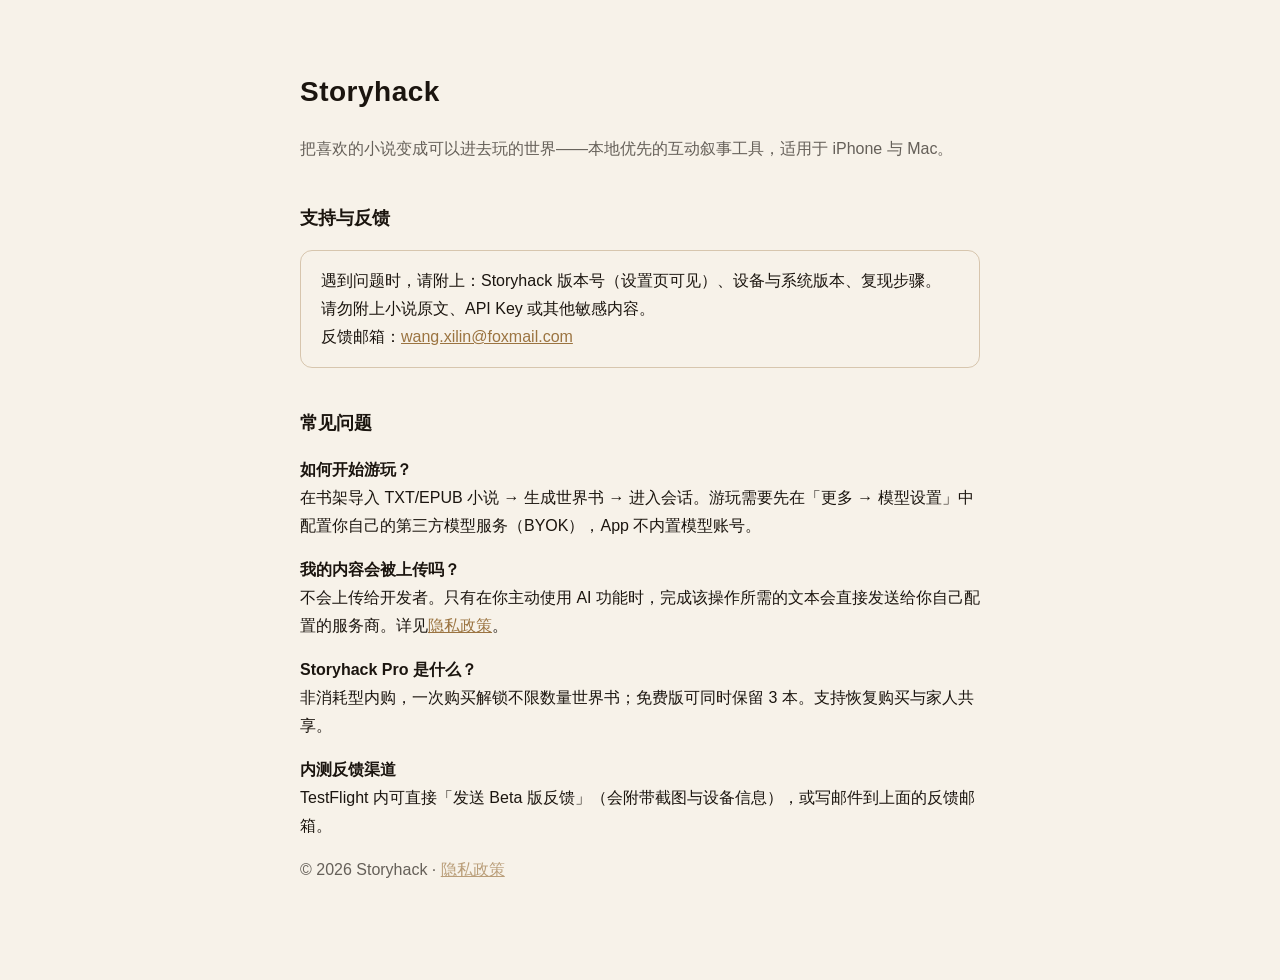
==== index.html @ 7073ac67 "Storyhack 支持页与隐私政策" ====
<!DOCTYPE html>
<html lang="zh-CN">
<head>
<meta charset="utf-8">
<meta name="viewport" content="width=device-width, initial-scale=1">
<title>Storyhack — 支持与帮助</title>
<style>
  :root { color-scheme: light dark; }
  body {
    font-family: -apple-system, "PingFang SC", "Noto Sans SC", sans-serif;
    max-width: 680px; margin: 0 auto; padding: 48px 24px 80px;
    line-height: 1.75; background: #f7f2e9; color: #1b150f;
  }
  @media (prefers-color-scheme: dark) {
    body { background: #12100e; color: #efe7d8; }
    a { color: #d8b173; }
  }
  a { color: #9b7441; }
  h1 { font-size: 28px; letter-spacing: .5px; }
  h2 { font-size: 18px; margin-top: 40px; }
  .muted { opacity: .66; }
  .card { border: 1px solid rgba(155,116,65,.35); border-radius: 12px; padding: 16px 20px; margin: 16px 0; }
</style>
</head>
<body>
<h1>Storyhack</h1>
<p class="muted">把喜欢的小说变成可以进去玩的世界——本地优先的互动叙事工具，适用于 iPhone 与 Mac。</p>

<h2>支持与反馈</h2>
<div class="card">
  遇到问题时，请附上：Storyhack 版本号（设置页可见）、设备与系统版本、复现步骤。
  请勿附上小说原文、API Key 或其他敏感内容。<br>
  反馈邮箱：<a href="mailto:wang.xilin@foxmail.com">wang.xilin@foxmail.com</a>
</div>

<h2>常见问题</h2>
<p><strong>如何开始游玩？</strong><br>
在书架导入 TXT/EPUB 小说 → 生成世界书 → 进入会话。游玩需要先在「更多 → 模型设置」中配置你自己的第三方模型服务（BYOK），App 不内置模型账号。</p>

<p><strong>我的内容会被上传吗？</strong><br>
不会上传给开发者。只有在你主动使用 AI 功能时，完成该操作所需的文本会直接发送给你自己配置的服务商。详见<a href="privacy.html">隐私政策</a>。</p>

<p><strong>Storyhack Pro 是什么？</strong><br>
非消耗型内购，一次购买解锁不限数量世界书；免费版可同时保留 3 本。支持恢复购买与家人共享。</p>

<p><strong>内测反馈渠道</strong><br>
TestFlight 内可直接「发送 Beta 版反馈」（会附带截图与设备信息），或写邮件到上面的反馈邮箱。</p>

<p class="muted">© 2026 Storyhack · <a href="privacy.html">隐私政策</a></p>
</body>
</html>
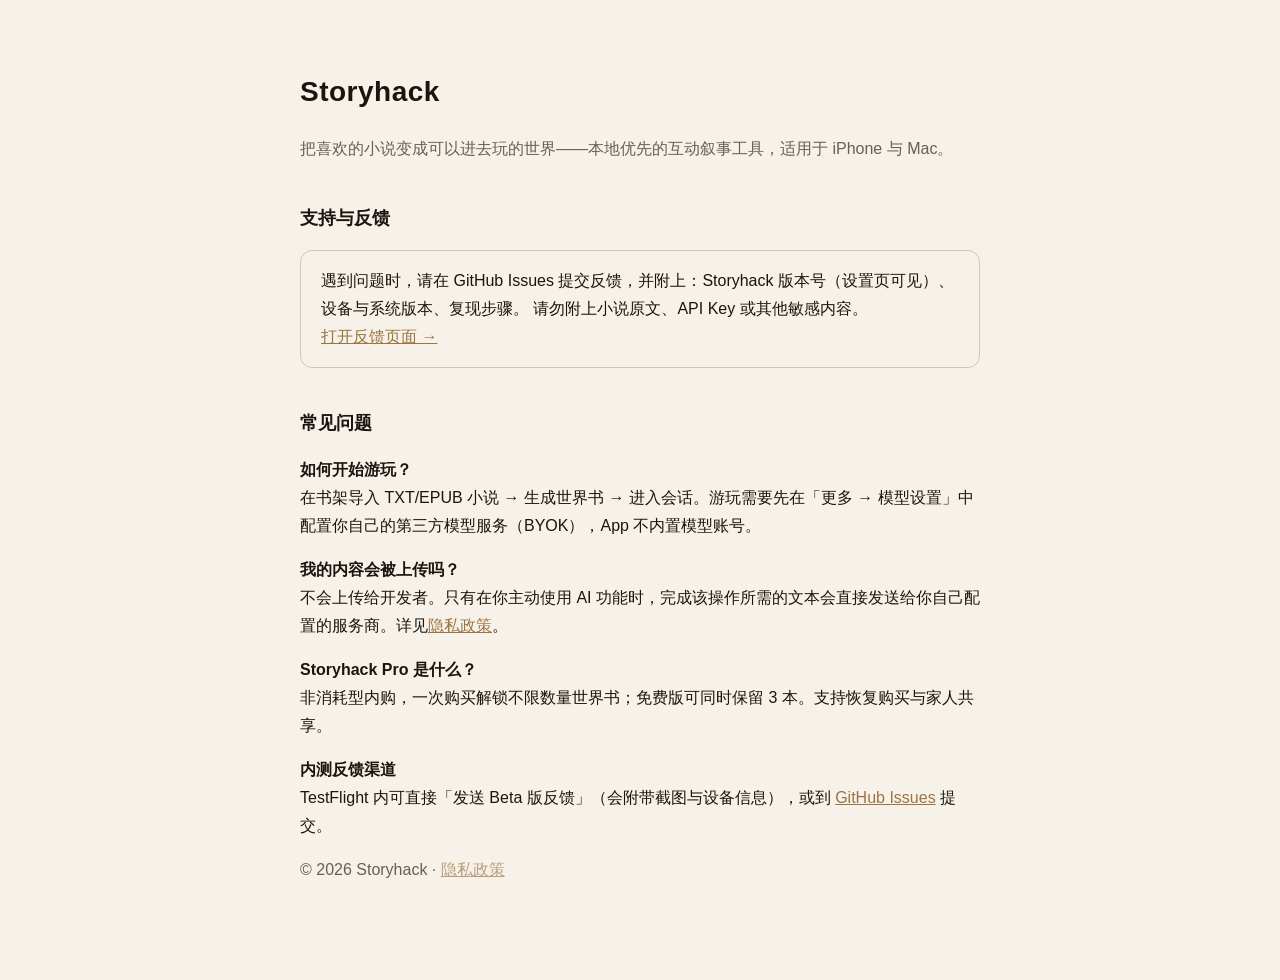
==== commit 8d43cfec: "反馈改为 GitHub Issues，移除邮箱露出" ====
--- a/index.html
+++ b/index.html
@@ -28,9 +28,9 @@
 
 <h2>支持与反馈</h2>
 <div class="card">
-  遇到问题时，请附上：Storyhack 版本号（设置页可见）、设备与系统版本、复现步骤。
+  遇到问题时，请在 GitHub Issues 提交反馈，并附上：Storyhack 版本号（设置页可见）、设备与系统版本、复现步骤。
   请勿附上小说原文、API Key 或其他敏感内容。<br>
-  反馈邮箱：<a href="mailto:wang.xilin@foxmail.com">wang.xilin@foxmail.com</a>
+  <a href="https://github.com/Doubixilin/storyhack-support/issues">打开反馈页面 →</a>
 </div>
 
 <h2>常见问题</h2>
@@ -44,7 +44,7 @@
 非消耗型内购，一次购买解锁不限数量世界书；免费版可同时保留 3 本。支持恢复购买与家人共享。</p>
 
 <p><strong>内测反馈渠道</strong><br>
-TestFlight 内可直接「发送 Beta 版反馈」（会附带截图与设备信息），或写邮件到上面的反馈邮箱。</p>
+TestFlight 内可直接「发送 Beta 版反馈」（会附带截图与设备信息），或到 <a href="https://github.com/Doubixilin/storyhack-support/issues">GitHub Issues</a> 提交。</p>
 
 <p class="muted">© 2026 Storyhack · <a href="privacy.html">隐私政策</a></p>
 </body>
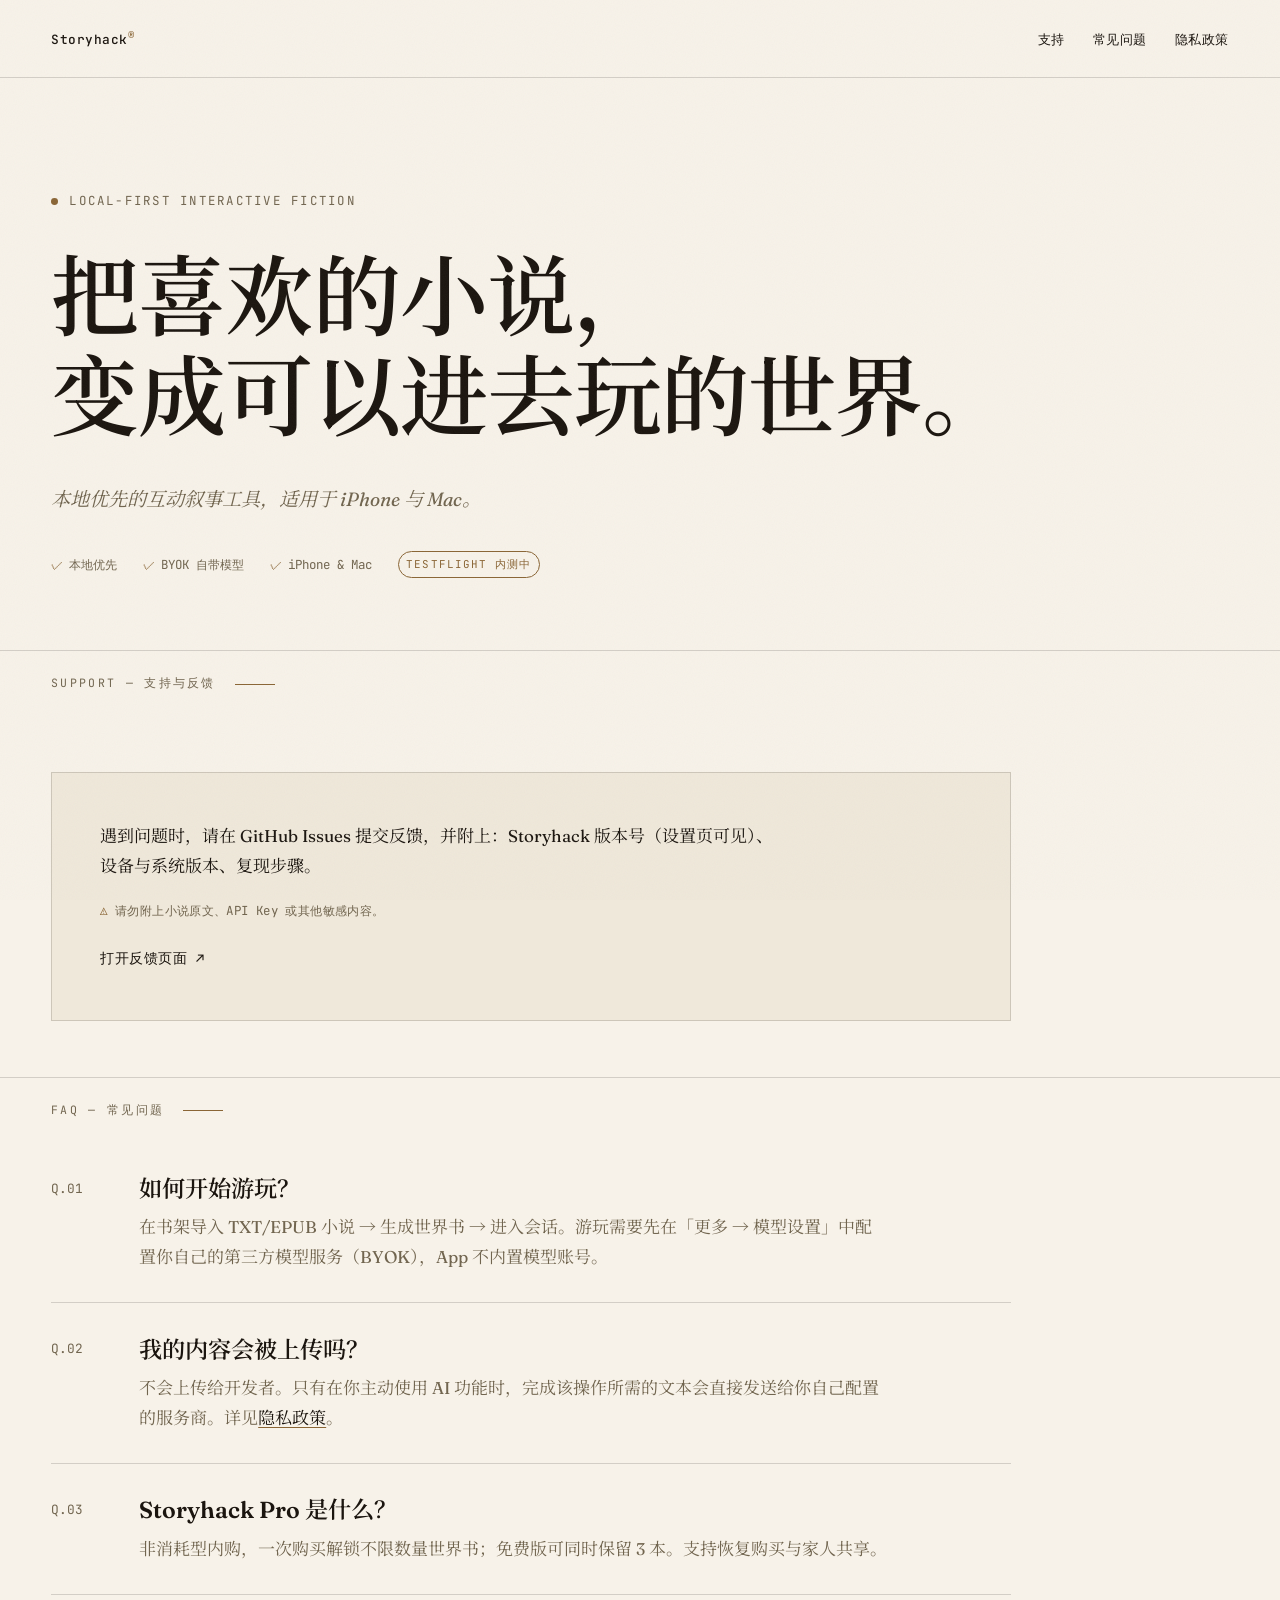
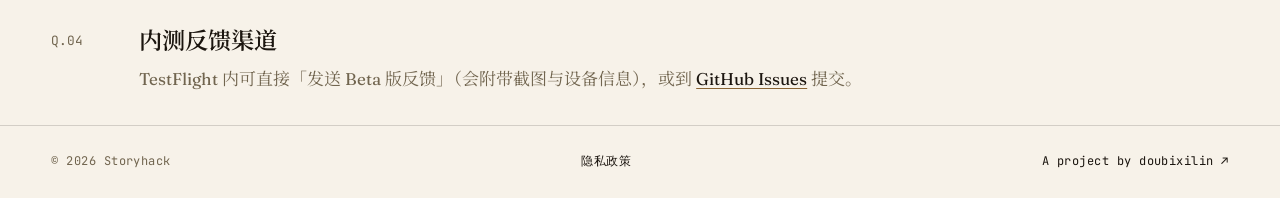
==== commit 4c5c3b12: "Redesign with shared design system: editorial typography, bronze accent Paper + ink + hairlines, sam" ====
--- a/index.html
+++ b/index.html
@@ -3,49 +3,100 @@
 <head>
 <meta charset="utf-8">
 <meta name="viewport" content="width=device-width, initial-scale=1">
-<title>Storyhack — 支持与帮助</title>
-<style>
-  :root { color-scheme: light dark; }
-  body {
-    font-family: -apple-system, "PingFang SC", "Noto Sans SC", sans-serif;
-    max-width: 680px; margin: 0 auto; padding: 48px 24px 80px;
-    line-height: 1.75; background: #f7f2e9; color: #1b150f;
-  }
-  @media (prefers-color-scheme: dark) {
-    body { background: #12100e; color: #efe7d8; }
-    a { color: #d8b173; }
-  }
-  a { color: #9b7441; }
-  h1 { font-size: 28px; letter-spacing: .5px; }
-  h2 { font-size: 18px; margin-top: 40px; }
-  .muted { opacity: .66; }
-  .card { border: 1px solid rgba(155,116,65,.35); border-radius: 12px; padding: 16px 20px; margin: 16px 0; }
-</style>
+<title>Storyhack — 把小说变成可以进去玩的世界</title>
+<meta name="description" content="Storyhack（世界书）：本地优先的互动叙事工具，适用于 iPhone 与 Mac。支持与帮助。">
+<script>document.documentElement.classList.add('js')</script>
+<link rel="preconnect" href="https://fonts.googleapis.com">
+<link rel="preconnect" href="https://fonts.gstatic.com" crossorigin>
+<link href="https://fonts.googleapis.com/css2?family=Fraunces:ital,opsz,wght@0,9..144,300..900;1,9..144,300..900&family=JetBrains+Mono:wght@400;500&family=Noto+Serif+SC:wght@400;600;900&display=swap" rel="stylesheet">
+<link rel="stylesheet" href="assets/style.css">
 </head>
 <body>
-<h1>Storyhack</h1>
-<p class="muted">把喜欢的小说变成可以进去玩的世界——本地优先的互动叙事工具，适用于 iPhone 与 Mac。</p>
 
-<h2>支持与反馈</h2>
-<div class="card">
-  遇到问题时，请在 GitHub Issues 提交反馈，并附上：Storyhack 版本号（设置页可见）、设备与系统版本、复现步骤。
-  请勿附上小说原文、API Key 或其他敏感内容。<br>
-  <a href="https://github.com/Doubixilin/storyhack-support/issues">打开反馈页面 →</a>
-</div>
+<header class="site-head">
+  <a class="wordmark" href="./">Storyhack<sup>®</sup></a>
+  <nav class="site-nav">
+    <a href="#support">支持</a>
+    <a href="#faq">常见问题</a>
+    <a href="privacy.html">隐私政策</a>
+  </nav>
+</header>
 
-<h2>常见问题</h2>
-<p><strong>如何开始游玩？</strong><br>
-在书架导入 TXT/EPUB 小说 → 生成世界书 → 进入会话。游玩需要先在「更多 → 模型设置」中配置你自己的第三方模型服务（BYOK），App 不内置模型账号。</p>
+<main>
 
-<p><strong>我的内容会被上传吗？</strong><br>
-不会上传给开发者。只有在你主动使用 AI 功能时，完成该操作所需的文本会直接发送给你自己配置的服务商。详见<a href="privacy.html">隐私政策</a>。</p>
+  <section class="hero">
+    <p class="kicker">Local-first Interactive Fiction</p>
+    <h1 class="hero-title">
+      <span class="line"><span class="line-inner" style="--d:.05s">把喜欢的小说，</span></span>
+      <span class="line"><span class="line-inner" style="--d:.18s">变成可以进去玩的世界。</span></span>
+    </h1>
+    <p class="hero-sub reveal" style="--d:.45s">
+      本地优先的互动叙事工具，适用于 iPhone 与 Mac。
+    </p>
+    <ul class="trust-list reveal" style="--d:.55s">
+      <li>本地优先</li>
+      <li>BYOK 自带模型</li>
+      <li>iPhone &amp; Mac</li>
+      <li class="pill">TestFlight 内测中</li>
+    </ul>
+  </section>
 
-<p><strong>Storyhack Pro 是什么？</strong><br>
-非消耗型内购，一次购买解锁不限数量世界书；免费版可同时保留 3 本。支持恢复购买与家人共享。</p>
+  <p class="section-eyebrow" id="support">Support — 支持与反馈</p>
 
-<p><strong>内测反馈渠道</strong><br>
-TestFlight 内可直接「发送 Beta 版反馈」（会附带截图与设备信息），或到 <a href="https://github.com/Doubixilin/storyhack-support/issues">GitHub Issues</a> 提交。</p>
+  <div class="support-plate reveal">
+    <p>
+      遇到问题时，请在 GitHub Issues 提交反馈，并附上：Storyhack 版本号（设置页可见）、设备与系统版本、复现步骤。
+    </p>
+    <p class="warn">请勿附上小说原文、API Key 或其他敏感内容。</p>
+    <a class="text-link" href="https://github.com/Doubixilin/storyhack-support/issues" target="_blank" rel="noopener">打开反馈页面 ↗</a>
+  </div>
 
-<p class="muted">© 2026 Storyhack · <a href="privacy.html">隐私政策</a></p>
+  <p class="section-eyebrow" id="faq">FAQ — 常见问题</p>
+
+  <div class="faq">
+
+    <div class="faq-item reveal">
+      <span class="faq-no">Q.01</span>
+      <div>
+        <p class="faq-q">如何开始游玩？</p>
+        <p class="faq-a">在书架导入 TXT/EPUB 小说 → 生成世界书 → 进入会话。游玩需要先在「更多 → 模型设置」中配置你自己的第三方模型服务（BYOK），App 不内置模型账号。</p>
+      </div>
+    </div>
+
+    <div class="faq-item reveal">
+      <span class="faq-no">Q.02</span>
+      <div>
+        <p class="faq-q">我的内容会被上传吗？</p>
+        <p class="faq-a">不会上传给开发者。只有在你主动使用 AI 功能时，完成该操作所需的文本会直接发送给你自己配置的服务商。详见<a href="privacy.html">隐私政策</a>。</p>
+      </div>
+    </div>
+
+    <div class="faq-item reveal">
+      <span class="faq-no">Q.03</span>
+      <div>
+        <p class="faq-q">Storyhack Pro 是什么？</p>
+        <p class="faq-a">非消耗型内购，一次购买解锁不限数量世界书；免费版可同时保留 3 本。支持恢复购买与家人共享。</p>
+      </div>
+    </div>
+
+    <div class="faq-item reveal">
+      <span class="faq-no">Q.04</span>
+      <div>
+        <p class="faq-q">内测反馈渠道</p>
+        <p class="faq-a">TestFlight 内可直接「发送 Beta 版反馈」（会附带截图与设备信息），或到 <a href="https://github.com/Doubixilin/storyhack-support/issues" target="_blank" rel="noopener">GitHub Issues</a> 提交。</p>
+      </div>
+    </div>
+
+  </div>
+
+</main>
+
+<footer class="site-foot">
+  <span>© 2026 Storyhack</span>
+  <a href="privacy.html">隐私政策</a>
+  <a href="https://doubixilin.github.io/" target="_blank" rel="noopener">A project by doubixilin ↗</a>
+</footer>
+
+<script src="assets/main.js"></script>
 </body>
 </html>
--- a/assets/style.css
+++ b/assets/style.css
@@ -0,0 +1,331 @@
+/* ============================================================
+   Storyhack — 支持与帮助
+   同源设计系统：暖纸 + 墨色 + 项目签名色（古铜）
+   动效词汇表：下划线生长 / 微位移 / 滚动淡入 / 一次性入场
+   ============================================================ */
+
+:root {
+  --paper:      #f7f2e9;
+  --paper-deep: #efe8da;
+  --ink:        #1b150f;
+  --ink-soft:   #71654f;
+  --line:       rgba(27, 21, 15, .16);
+  --accent:     #8a6535;
+
+  --serif: "Fraunces", "Noto Serif SC", "Songti SC", Georgia, serif;
+  --mono:  "JetBrains Mono", "SF Mono", Menlo, monospace;
+}
+
+* { margin: 0; padding: 0; box-sizing: border-box; }
+
+html { scroll-behavior: smooth; }
+
+body {
+  background: var(--paper);
+  color: var(--ink);
+  font-family: var(--serif);
+  font-size: 17px;
+  line-height: 1.75;
+  -webkit-font-smoothing: antialiased;
+  overflow-x: hidden;
+}
+
+::selection { background: var(--accent); color: var(--paper); }
+
+/* 纸张噪点纹理 */
+body::after {
+  content: "";
+  position: fixed;
+  inset: 0;
+  pointer-events: none;
+  z-index: 999;
+  opacity: .04;
+  background-image: url("data:image/svg+xml,%3Csvg xmlns='http://www.w3.org/2000/svg' width='120' height='120'%3E%3Cfilter id='n'%3E%3CfeTurbulence type='fractalNoise' baseFrequency='0.9' numOctaves='2'/%3E%3C/filter%3E%3Crect width='120' height='120' filter='url(%23n)'/%3E%3C/svg%3E");
+}
+
+/* ---------- 头部 ---------- */
+
+.site-head {
+  display: flex;
+  justify-content: space-between;
+  align-items: baseline;
+  padding: 1.6rem clamp(1.25rem, 4vw, 4rem);
+  border-bottom: 1px solid var(--line);
+  font-family: var(--mono);
+  font-size: .8rem;
+  letter-spacing: .04em;
+}
+
+.wordmark { font-weight: 500; color: var(--ink); text-decoration: none; }
+.wordmark sup { color: var(--accent); }
+
+.site-nav { display: flex; gap: 1.75rem; }
+
+/* 下划线生长 */
+.site-nav a,
+.text-link {
+  color: var(--ink);
+  text-decoration: none;
+  position: relative;
+}
+.site-nav a::after,
+.text-link::after {
+  content: "";
+  position: absolute;
+  left: 0; bottom: -3px;
+  width: 100%; height: 1px;
+  background: var(--accent);
+  transform: scaleX(0);
+  transform-origin: right;
+  transition: transform .3s cubic-bezier(.22, 1, .36, 1);
+}
+.site-nav a:hover::after,
+.text-link:hover::after { transform: scaleX(1); transform-origin: left; }
+
+/* ---------- Hero ---------- */
+
+.hero {
+  padding: clamp(3.5rem, 9vw, 7rem) clamp(1.25rem, 4vw, 4rem) clamp(2.5rem, 6vw, 4.5rem);
+  max-width: 72rem;
+}
+
+.kicker {
+  font-family: var(--mono);
+  font-size: .78rem;
+  letter-spacing: .18em;
+  text-transform: uppercase;
+  color: var(--ink-soft);
+  margin-bottom: 2.2rem;
+}
+.kicker::before {
+  content: "";
+  display: inline-block;
+  width: .55em; height: .55em;
+  background: var(--accent);
+  border-radius: 50%;
+  margin-right: .9em;
+}
+
+.hero-title {
+  font-size: clamp(2.6rem, 7.5vw, 5.5rem);
+  font-weight: 600;
+  line-height: 1.14;
+  letter-spacing: -.01em;
+  font-variation-settings: "opsz" 144;
+}
+
+.hero-title .line { display: block; overflow: hidden; }
+.hero-title .line-inner {
+  display: inline-block;
+  transform: translateY(115%);
+  animation: line-rise 1s cubic-bezier(.22, 1, .36, 1) forwards;
+  animation-delay: var(--d, 0s);
+}
+
+@keyframes line-rise { to { transform: translateY(0); } }
+
+.hero-sub {
+  margin-top: 2.2rem;
+  font-size: clamp(1rem, 1.5vw, 1.2rem);
+  font-style: italic;
+  color: var(--ink-soft);
+  max-width: 34em;
+}
+
+.trust-list {
+  list-style: none;
+  display: flex;
+  flex-wrap: wrap;
+  gap: .5rem 1.6rem;
+  margin-top: 2.2rem;
+  font-family: var(--mono);
+  font-size: .78rem;
+  color: var(--ink-soft);
+  align-items: center;
+}
+.trust-list li::before {
+  content: "✓";
+  color: var(--accent);
+  margin-right: .5em;
+}
+.trust-list .pill {
+  padding: .25em .7em;
+  border: 1px solid var(--accent);
+  border-radius: 999px;
+  color: var(--accent);
+  font-size: .68rem;
+  letter-spacing: .1em;
+  text-transform: uppercase;
+  white-space: nowrap;
+}
+.trust-list .pill::before { content: none; }
+
+/* ---------- 章节小标签 ---------- */
+
+.section-eyebrow {
+  font-family: var(--mono);
+  font-size: .72rem;
+  letter-spacing: .2em;
+  text-transform: uppercase;
+  color: var(--ink-soft);
+  padding: 1.4rem clamp(1.25rem, 4vw, 4rem);
+  border-top: 1px solid var(--line);
+}
+.section-eyebrow::after {
+  content: "";
+  display: inline-block;
+  width: 2.5rem; height: 1px;
+  background: var(--accent);
+  margin-left: 1.2rem;
+  vertical-align: middle;
+}
+
+/* ---------- 支持版块（发丝线图版） ---------- */
+
+.support-plate {
+  margin: clamp(2rem, 5vw, 3.5rem) clamp(1.25rem, 4vw, 4rem);
+  border: 1px solid var(--line);
+  background: var(--paper-deep);
+  padding: clamp(1.8rem, 4vw, 3rem);
+  max-width: 60rem;
+}
+.support-plate p { max-width: 40em; }
+.support-plate .warn {
+  font-family: var(--mono);
+  font-size: .78rem;
+  letter-spacing: .03em;
+  color: var(--ink-soft);
+  margin-top: 1.2rem;
+}
+.support-plate .warn::before {
+  content: "⚠";
+  color: var(--accent);
+  margin-right: .6em;
+}
+.support-plate .text-link {
+  display: inline-block;
+  margin-top: 1.6rem;
+  font-family: var(--mono);
+  font-size: .85rem;
+  letter-spacing: .04em;
+}
+
+/* ---------- 常见问题 ---------- */
+
+.faq { max-width: 60rem; margin-inline: clamp(1.25rem, 4vw, 4rem); }
+
+.faq-item {
+  display: grid;
+  grid-template-columns: 4rem 1fr;
+  gap: 1.5rem;
+  padding: 1.9rem 0;
+  border-bottom: 1px solid var(--line);
+}
+.faq-item:last-child { border-bottom: none; }
+
+.faq-no {
+  font-family: var(--mono);
+  font-size: .8rem;
+  color: var(--ink-soft);
+  padding-top: .35em;
+}
+
+.faq-q {
+  font-size: clamp(1.15rem, 2vw, 1.45rem);
+  font-weight: 600;
+  line-height: 1.35;
+  margin-bottom: .5rem;
+}
+
+.faq-a { color: var(--ink-soft); max-width: 44em; }
+.faq-a a {
+  color: var(--ink);
+  text-decoration-color: var(--accent);
+  text-underline-offset: 3px;
+}
+.faq-a a:hover { color: var(--accent); }
+
+/* ---------- 正文页（隐私政策） ---------- */
+
+.doc {
+  max-width: 44rem;
+  margin-inline: auto;
+  padding: clamp(3rem, 7vw, 5rem) clamp(1.25rem, 4vw, 4rem) clamp(4rem, 8vw, 6rem);
+}
+.doc h1 {
+  font-size: clamp(2rem, 4.5vw, 3rem);
+  font-weight: 600;
+  line-height: 1.2;
+  margin-bottom: .8rem;
+}
+.doc .doc-meta {
+  font-family: var(--mono);
+  font-size: .75rem;
+  letter-spacing: .08em;
+  color: var(--ink-soft);
+  margin-bottom: 2.5rem;
+}
+.doc h2 {
+  font-size: 1.25rem;
+  font-weight: 600;
+  margin: 2.4rem 0 .8rem;
+  padding-top: 1.6rem;
+  border-top: 1px solid var(--line);
+}
+.doc p { margin-bottom: 1rem; }
+.doc ul { margin: 0 0 1rem 1.4em; }
+.doc li { margin-bottom: .3rem; }
+.doc a {
+  color: var(--ink);
+  text-decoration-color: var(--accent);
+  text-underline-offset: 3px;
+}
+.doc a:hover { color: var(--accent); }
+
+/* ---------- 页脚 ---------- */
+
+.site-foot {
+  display: flex;
+  justify-content: space-between;
+  align-items: baseline;
+  flex-wrap: wrap;
+  gap: 1rem;
+  padding: 1.6rem clamp(1.25rem, 4vw, 4rem);
+  border-top: 1px solid var(--line);
+  font-family: var(--mono);
+  font-size: .75rem;
+  letter-spacing: .04em;
+  color: var(--ink-soft);
+}
+.site-foot a { color: var(--ink); text-decoration: none; }
+.site-foot a:hover { color: var(--accent); }
+
+/* ---------- 滚动显现（仅 JS 可用时启用，无 JS 完整可读） ---------- */
+
+.js .reveal {
+  opacity: 0;
+  transform: translateY(16px);
+  transition: opacity .6s ease, transform .6s cubic-bezier(.22, 1, .36, 1);
+  transition-delay: var(--d, 0s);
+}
+.js .reveal.in {
+  opacity: 1;
+  transform: translateY(0);
+}
+
+/* ---------- 响应式 ---------- */
+
+@media (max-width: 760px) {
+  .faq-item { grid-template-columns: 2.5rem 1fr; }
+}
+
+/* ---------- 减少动效 ---------- */
+
+@media (prefers-reduced-motion: reduce) {
+  *, *::before, *::after {
+    animation-duration: .01ms !important;
+    animation-iteration-count: 1 !important;
+    transition-duration: .01ms !important;
+  }
+  html { scroll-behavior: auto; }
+}
